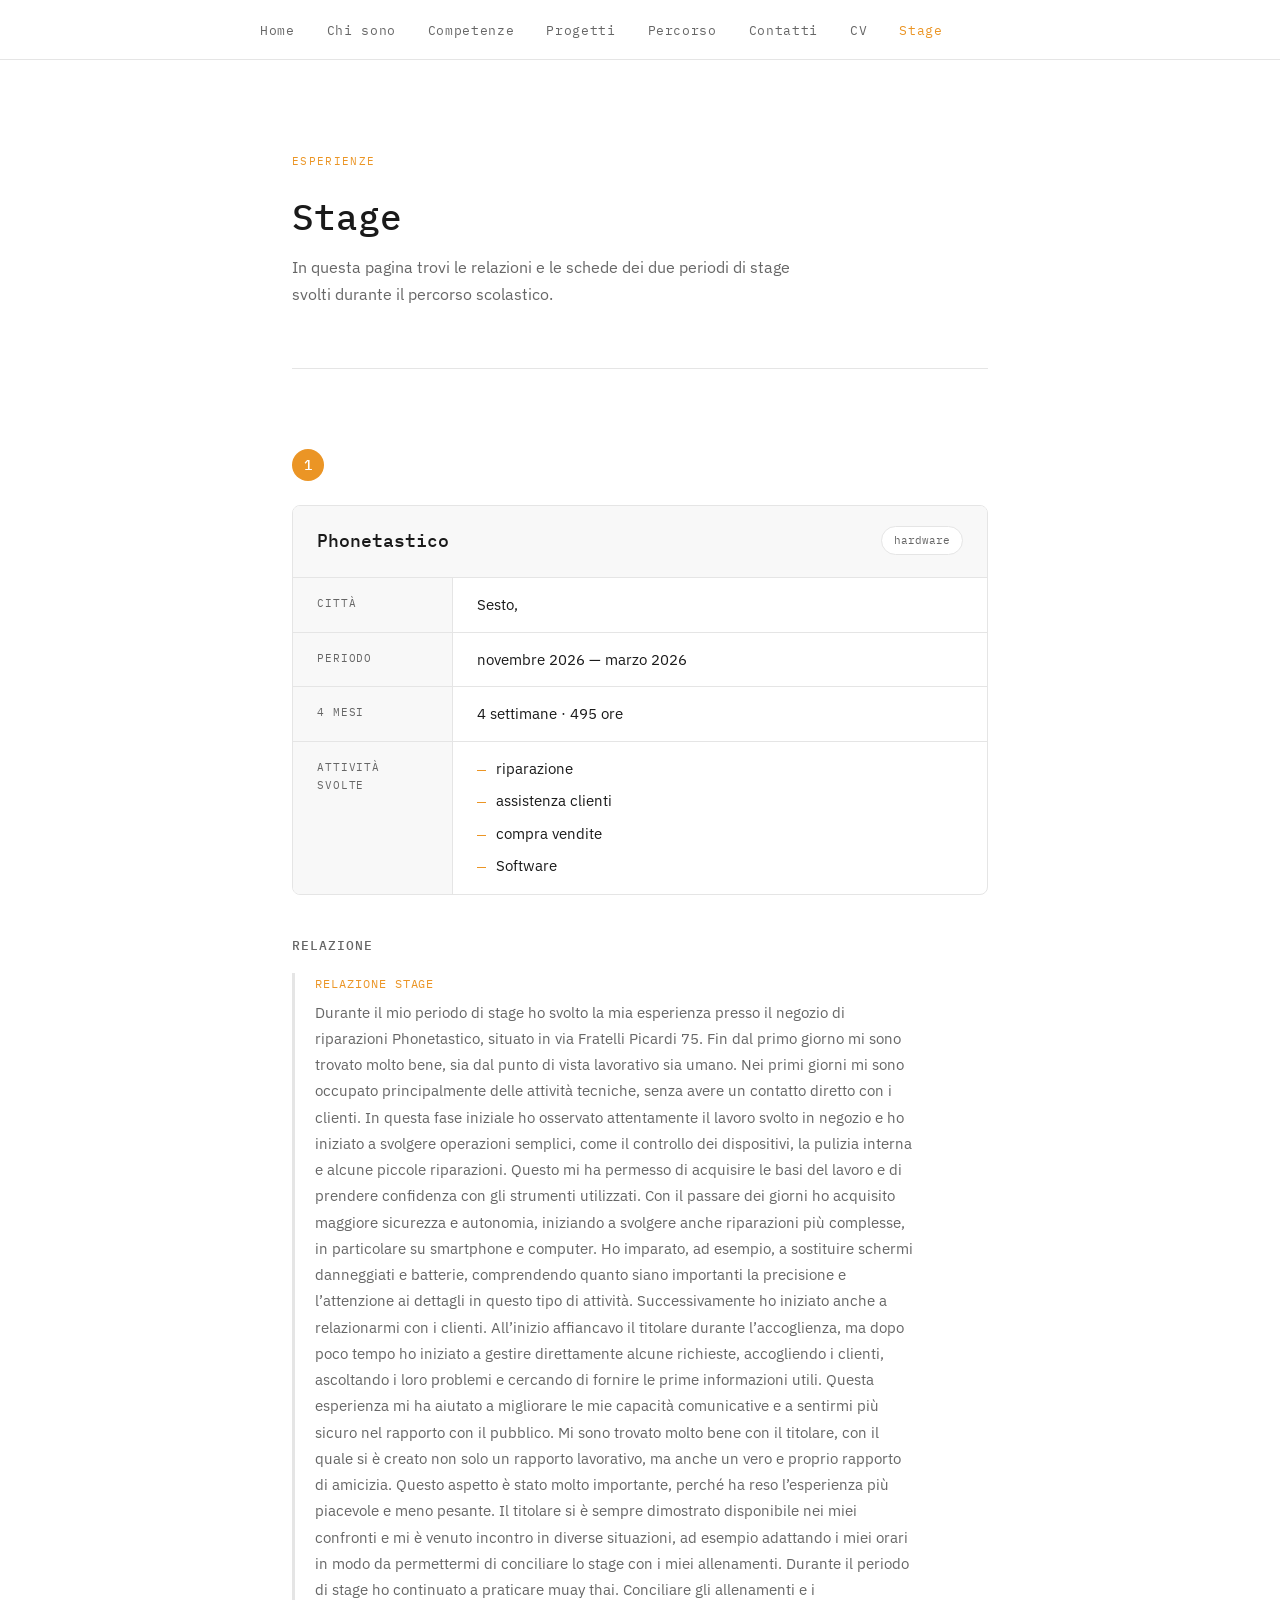
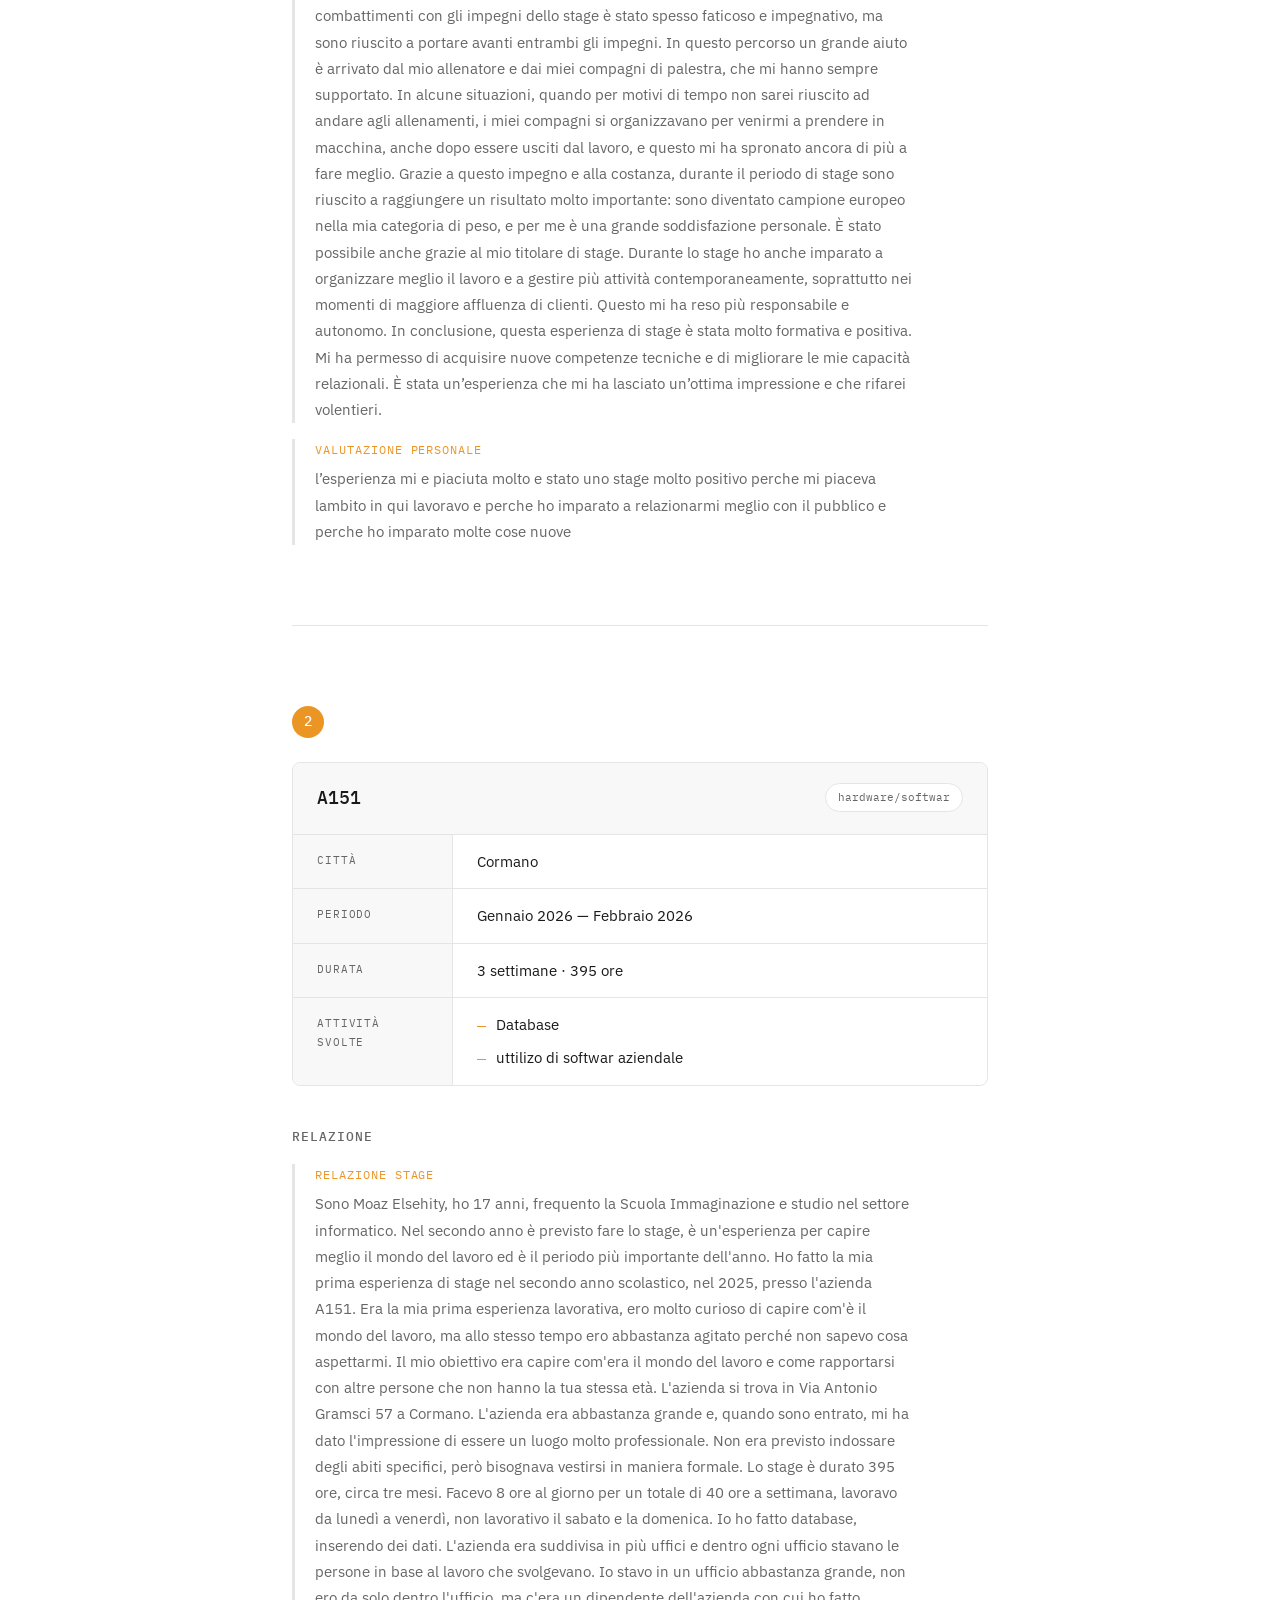
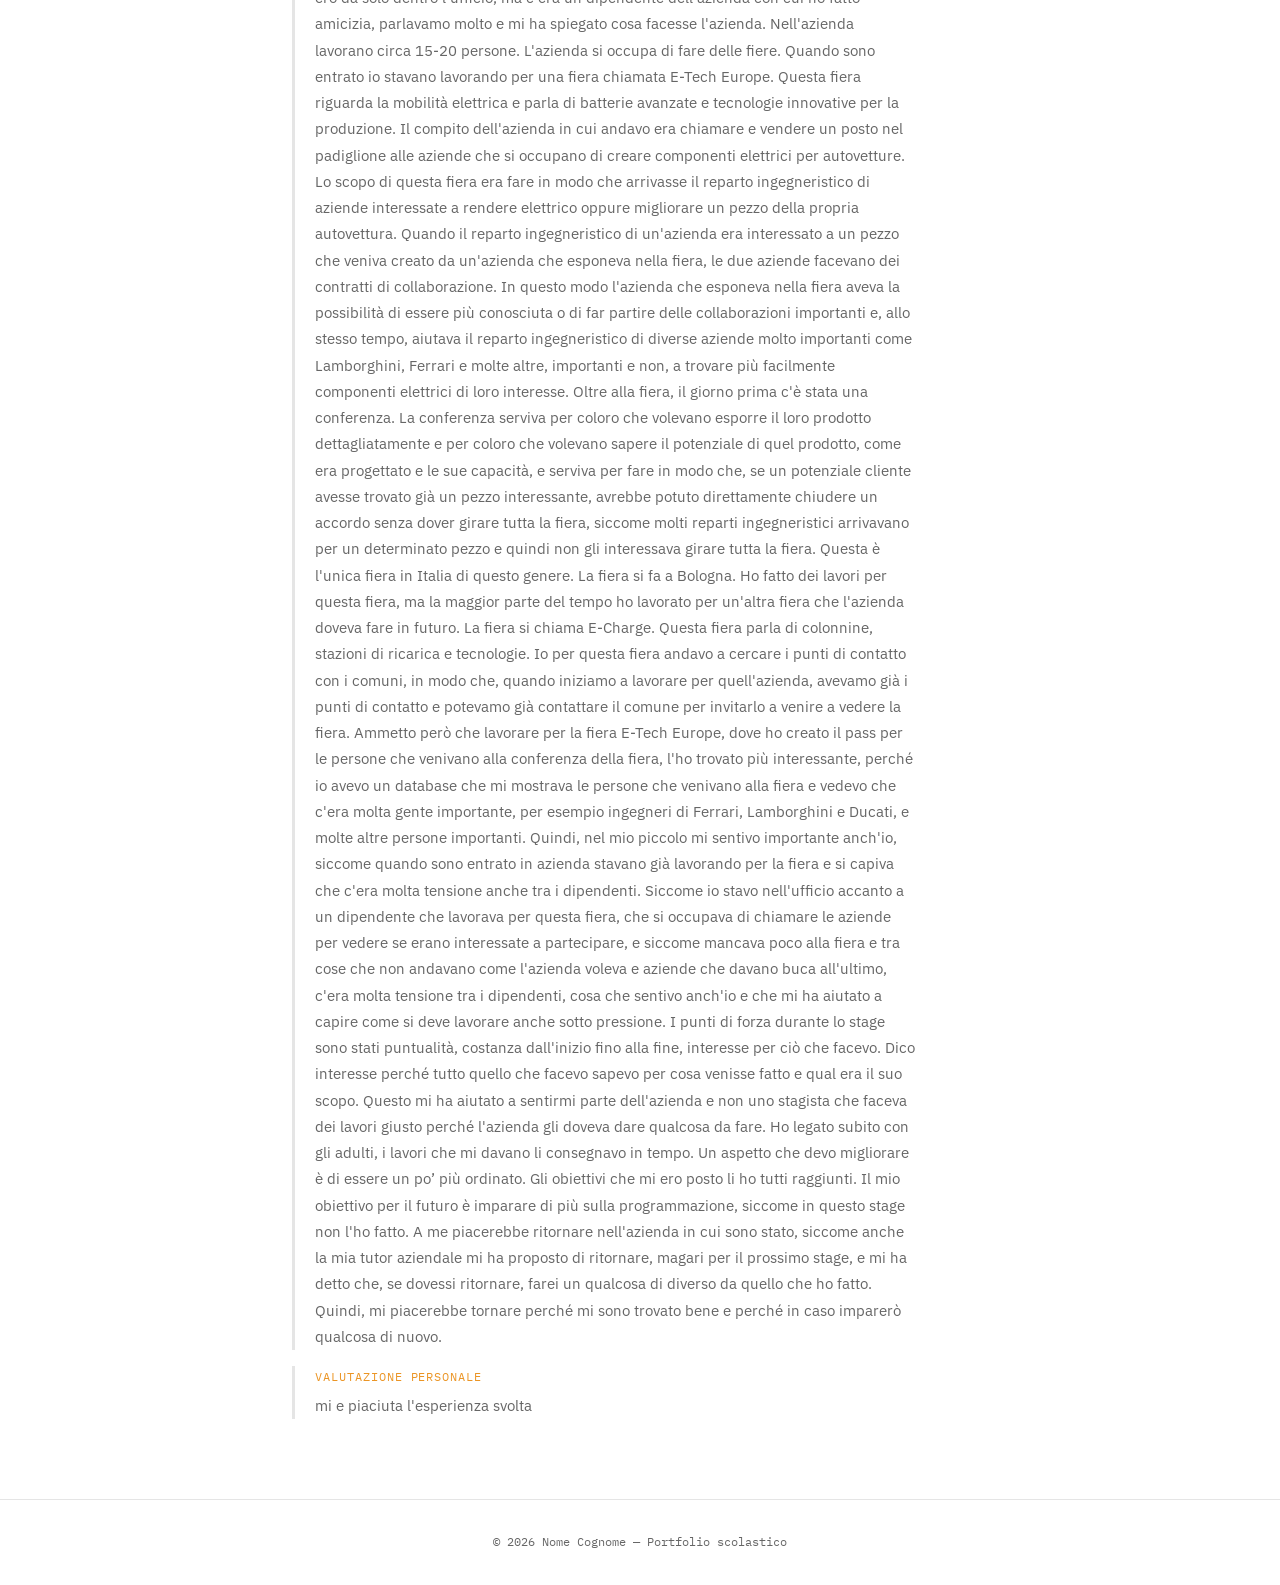
==== stage.html @ 145c5404 "Add files via upload" ====
<!DOCTYPE html>
<html lang="it">
<head>
  <meta charset="UTF-8" />
  <meta name="viewport" content="width=device-width, initial-scale=1.0"/>

  <!-- ✏️ MODIFICA: cambia il titolo con il tuo nome -->
  <title>Moaz Elsehity — Stage</title>

  <link rel="preconnect" href="https://fonts.googleapis.com">
  <link href="https://fonts.googleapis.com/css2?family=IBM+Plex+Sans:wght@300;400;500&family=IBM+Plex+Mono:wght@400;500&display=swap" rel="stylesheet">
  <link rel="stylesheet" href="style.css">
</head>

<body class="pagina-stage">

  <!-- NAVIGAZIONE -->
  <nav>
    <ul>
      <!-- ✏️ MODIFICA: stessi link del tuo portfolio -->
      <li><a href="./index.html">Home</a></li>
      <li><a href="index.html#chi-sono">Chi sono</a></li>
      <li><a href="./index.html#competenze">Competenze</a></li>
      <li><a href="./index.html#progetti">Progetti</a></li>
      <li><a href="./index.html#percorso">Percorso</a></li>
      <li><a href="./index.html#contatti">Contatti</a></li>
      <li><a href="./index.html#cv">CV</a></li>
      <li><a href="./stage.html" class="attivo">Stage</a></li>
    </ul>
  </nav>

  <main>

    <!-- INTESTAZIONE -->
    <section id="intro">
      <p class="etichetta">Esperienze</p>
      <h1>Stage</h1>
      <p>
        In questa pagina trovi le relazioni e le schede dei due periodi
        di stage svolti durante il percorso scolastico.
      </p>
    </section>


    <!-- ==========================================
         STAGE 1
         ========================================== -->
    <section id="stage-1">

      <div class="numero-stage">1</div>

      <!-- SCHEDA AZIENDA -->
      <div class="scheda-azienda">

        <div class="scheda-header">
          <!-- ✏️ MODIFICA: nome azienda e settore -->
          <h2>Phonetastico</h2>
          <span class="settore-badge">hardware</span>
        </div>

        <div class="scheda-corpo">

          <div class="scheda-riga">
            <span class="scheda-label">Città</span>
            <!-- ✏️ MODIFICA -->
            <span class="scheda-valore">Sesto, </span>
          </div>

          <div class="scheda-riga">
            <span class="scheda-label">Periodo</span>
            <!-- ✏️ MODIFICA: quando hai fatto lo stage -->
            <span class="scheda-valore">novembre 2026 — marzo 2026</span>
          </div>

          <div class="scheda-riga">
            <span class="scheda-label">4 mesi</span>
            <!-- ✏️ MODIFICA -->
            <span class="scheda-valore">4 settimane · 495 ore</span>
          </div>

          <div class="scheda-riga">
            <span class="scheda-label">Attività svolte</span>
            <!-- ✏️ MODIFICA: aggiungi / rimuovi voci -->
            <ul class="attivita-lista">
              <li>riparazione </li>
              <li>assistenza clienti </li>
              <li>compra vendite  </li>
              <li> Software</li>
            </ul>
          </div>

        </div>
      </div>

      <!-- RELAZIONE -->
      <div class="relazione-contenitore">
        <h3>Relazione</h3>

        <div class="relazione-testo">

          <!-- ✏️ Ogni blocco è un paragrafo della relazione.
               Puoi cambiare i titoli e scrivere il tuo testo dentro i tag <p>.
               Puoi aggiungere altri paragrafi copiando il blocco sotto. -->

          <div class="relazione-paragrafo">
            <p class="para-titolo">relazione stage </p>
            <p>
             Durante il mio periodo di stage ho svolto la mia esperienza presso il negozio di riparazioni Phonetastico, situato in via Fratelli Picardi 75. Fin dal primo giorno mi sono trovato molto bene, sia dal punto di vista lavorativo sia umano. 
Nei primi giorni mi sono occupato principalmente delle attività tecniche, senza avere un contatto diretto con i clienti. In questa fase iniziale ho osservato attentamente il lavoro svolto in negozio e ho iniziato a svolgere operazioni semplici, come il controllo dei dispositivi, la pulizia interna e alcune piccole riparazioni. Questo mi ha permesso di acquisire le basi del lavoro e di prendere confidenza con gli strumenti utilizzati.
Con il passare dei giorni ho acquisito maggiore sicurezza e autonomia, iniziando a svolgere anche riparazioni più complesse, in particolare su smartphone e computer. Ho imparato, ad esempio, a sostituire schermi danneggiati e batterie, comprendendo quanto siano importanti la precisione e l’attenzione ai dettagli in questo tipo di attività.
Successivamente ho iniziato anche a relazionarmi con i clienti. All’inizio affiancavo il titolare durante l’accoglienza, ma dopo poco tempo ho iniziato a gestire direttamente alcune richieste, accogliendo i clienti, ascoltando i loro problemi e cercando di fornire le prime informazioni utili. Questa esperienza mi ha aiutato a migliorare le mie capacità comunicative e a sentirmi più sicuro nel rapporto con il pubblico.
Mi sono trovato molto bene con il titolare, con il quale si è creato non solo un rapporto lavorativo, ma anche un vero e proprio rapporto di amicizia. Questo aspetto è stato molto importante, perché ha reso l’esperienza più piacevole e meno pesante. Il titolare si è sempre dimostrato disponibile nei miei confronti e mi è venuto incontro in diverse situazioni, ad esempio adattando i miei orari in modo da permettermi di conciliare lo stage con i miei allenamenti.
Durante il periodo di stage ho continuato a praticare muay thai. Conciliare gli allenamenti e i combattimenti con gli impegni dello stage è stato spesso faticoso e impegnativo, ma sono riuscito a portare avanti entrambi gli impegni. In questo percorso un grande aiuto è arrivato dal mio allenatore e dai miei compagni di palestra, che mi hanno sempre supportato. In alcune situazioni, quando per motivi di tempo non sarei riuscito ad andare agli allenamenti, i miei compagni si organizzavano per venirmi a prendere in macchina, anche dopo essere usciti dal lavoro, e questo mi ha spronato ancora di più a fare meglio.
Grazie a questo impegno e alla costanza, durante il periodo di stage sono riuscito a raggiungere un risultato molto importante: sono diventato campione europeo nella mia categoria di peso, e per me è una grande soddisfazione personale. È stato possibile anche grazie al mio titolare di stage.
Durante lo stage ho anche imparato a organizzare meglio il lavoro e a gestire più attività contemporaneamente, soprattutto nei momenti di maggiore affluenza di clienti. Questo mi ha reso più responsabile e autonomo.
In conclusione, questa esperienza di stage è stata molto formativa e positiva. Mi ha permesso di acquisire nuove competenze tecniche e di migliorare le mie capacità relazionali. È stata un’esperienza che mi ha lasciato un’ottima impressione e che rifarei volentieri.

            </p>
          </div>

        

          <div class="relazione-paragrafo">
            <p class="para-titolo">Valutazione personale</p>
            <p>
              l’esperienza mi e piaciuta molto e stato uno stage molto positivo perche mi piaceva lambito in qui lavoravo e perche ho imparato a relazionarmi meglio con il pubblico e perche ho imparato molte cose nuove  
            </p>
          </div>

        </div>
      </div>

    </section>


    <!-- ==========================================
         STAGE 2
         ========================================== -->
    <section id="stage-2">

      <div class="numero-stage">2</div>

      <!-- SCHEDA AZIENDA -->
      <div class="scheda-azienda">

        <div class="scheda-header">
          <!-- ✏️ MODIFICA: nome azienda e settore -->
          <h2>A151 </h2>
          <span class="settore-badge">hardware/softwar</span>
        </div>

        <div class="scheda-corpo">

          <div class="scheda-riga">
            <span class="scheda-label">Città</span>
            <span class="scheda-valore">Cormano</span>
          </div>

          <div class="scheda-riga">
            <span class="scheda-label">Periodo</span>
            <span class="scheda-valore">Gennaio 2026 — Febbraio 2026</span>
          </div>

          <div class="scheda-riga">
            <span class="scheda-label">Durata</span>
            <span class="scheda-valore">3 settimane · 395 ore</span>
          </div>

          <div class="scheda-riga">
            <span class="scheda-label">Attività svolte</span>
            <ul class="attivita-lista">
              <li>Database</li>
              <li>uttilizo di softwar aziendale</li>
      
            </ul>
          </div>

        </div>
      </div>

      <!-- RELAZIONE -->
      <div class="relazione-contenitore">
        <h3>Relazione</h3>

        <div class="relazione-testo">

          <div class="relazione-paragrafo">
            <p class="para-titolo">relazione stage </p>
            <p>
              Sono Moaz Elsehity, ho 17 anni, frequento la Scuola Immaginazione e studio nel settore informatico.  Nel secondo anno è previsto fare lo stage,  è un'esperienza per capire meglio il mondo del lavoro ed è il periodo più importante dell'anno.
Ho fatto la mia prima esperienza di stage nel secondo anno scolastico, nel 2025, presso l'azienda A151. Era la mia prima esperienza lavorativa, ero molto curioso di capire com'è il mondo del lavoro, ma allo stesso tempo ero abbastanza agitato perché non sapevo cosa aspettarmi. Il mio obiettivo era capire com'era il mondo del lavoro e come rapportarsi con altre persone che non hanno la tua stessa età. 
L'azienda si trova in Via Antonio Gramsci 57 a Cormano. L'azienda era abbastanza grande e, quando sono entrato, mi ha dato l'impressione di essere un luogo molto professionale. Non era previsto indossare degli abiti specifici, però bisognava vestirsi in maniera formale.

Lo stage è durato 395 ore, circa tre mesi. Facevo 8 ore al giorno per un totale di 40 ore a settimana, lavoravo da lunedì a venerdì, non lavorativo il sabato e la domenica. Io ho fatto database, inserendo dei dati.
L'azienda era suddivisa in più uffici e dentro ogni ufficio stavano le persone in base al lavoro che svolgevano. Io stavo in un ufficio abbastanza grande, non ero da solo dentro l'ufficio, ma c'era un dipendente dell'azienda con cui ho fatto amicizia, parlavamo molto e mi ha spiegato cosa facesse l'azienda. Nell'azienda lavorano circa 15-20 persone. L'azienda si occupa di fare delle fiere. Quando sono entrato io  stavano lavorando per una fiera chiamata E-Tech Europe. Questa fiera  riguarda la mobilità elettrica e parla di batterie avanzate e tecnologie innovative per la produzione.

Il compito dell'azienda in cui andavo era chiamare e vendere un posto nel padiglione alle aziende che si occupano di creare componenti elettrici per autovetture. Lo scopo di questa fiera era fare in modo che arrivasse il reparto ingegneristico di aziende interessate a rendere elettrico oppure migliorare un pezzo della propria autovettura. Quando il reparto ingegneristico di un'azienda era interessato a un pezzo che veniva creato da un'azienda che esponeva nella fiera, le due aziende facevano dei contratti di collaborazione. In questo modo l'azienda che esponeva nella fiera aveva la possibilità di essere più conosciuta o di far partire delle collaborazioni importanti e, allo stesso tempo, aiutava il reparto ingegneristico di diverse aziende molto importanti come Lamborghini, Ferrari e molte altre, importanti e non, a trovare più facilmente componenti elettrici di loro interesse.

Oltre alla fiera, il giorno prima c'è stata una conferenza. La conferenza serviva per coloro che volevano esporre il loro prodotto dettagliatamente e per coloro che volevano sapere il potenziale di quel prodotto, come era progettato e le sue capacità, e serviva per fare in modo che, se un potenziale cliente avesse trovato già un pezzo interessante, avrebbe potuto direttamente chiudere un accordo senza dover girare tutta la fiera, siccome molti reparti ingegneristici arrivavano per un determinato pezzo e quindi non gli interessava girare tutta la fiera. Questa è l'unica fiera in Italia di questo genere. La fiera si fa a Bologna.

Ho fatto dei lavori per questa fiera, ma la maggior parte del tempo ho lavorato per un'altra fiera che l'azienda doveva fare in futuro. La fiera si chiama E-Charge. Questa fiera parla di colonnine, stazioni di ricarica e tecnologie. Io per questa fiera andavo a cercare i punti di contatto con i comuni, in modo che, quando iniziamo a lavorare per quell'azienda, avevamo già i punti di contatto e potevamo già contattare il comune per invitarlo a venire a vedere la fiera.

Ammetto però che lavorare per la fiera E-Tech Europe, dove ho creato il pass per le persone che venivano alla conferenza della fiera, l'ho trovato più interessante, perché io avevo un database che mi mostrava le persone che venivano alla fiera e vedevo che c'era molta gente importante, per esempio ingegneri di Ferrari, Lamborghini e Ducati, e molte altre persone importanti. Quindi, nel mio piccolo mi sentivo importante anch'io, siccome quando sono entrato in azienda stavano già lavorando per la fiera e si capiva che c'era molta tensione anche tra i dipendenti. Siccome io stavo nell'ufficio accanto a un dipendente che lavorava per questa fiera, che si occupava di chiamare le aziende per vedere se erano interessate a partecipare, e siccome mancava poco alla fiera e tra cose che non andavano come l'azienda voleva e aziende che davano buca all'ultimo, c'era molta tensione tra i dipendenti, cosa che sentivo anch'io e che mi ha aiutato a capire come si deve lavorare anche sotto pressione.

I punti di forza durante lo stage sono stati puntualità, costanza dall'inizio fino alla fine, interesse per ciò che facevo. Dico interesse perché tutto quello che facevo sapevo per cosa venisse fatto e qual era il suo scopo. Questo mi ha aiutato a sentirmi parte dell'azienda e non uno stagista che faceva dei lavori giusto perché l'azienda gli doveva dare qualcosa da fare. Ho legato subito con gli adulti, i lavori che mi davano li consegnavo in tempo. Un aspetto che devo migliorare è di essere un po’ più ordinato. Gli obiettivi che mi ero posto li ho tutti raggiunti.

Il mio obiettivo per il futuro è imparare di più sulla programmazione, siccome in questo stage non l'ho fatto. A me piacerebbe ritornare nell'azienda in cui sono stato, siccome anche la mia tutor aziendale mi ha proposto di ritornare, magari per il prossimo stage, e mi ha detto che, se dovessi ritornare, farei un qualcosa di diverso da quello che ho fatto. Quindi, mi piacerebbe tornare perché mi sono trovato bene e perché in caso imparerò qualcosa di nuovo.


            </p>
          </div>

          <div class="relazione-paragrafo">
            <p class="para-titolo">Valutazione personale</p>
            <p>
             mi e piaciuta l'esperienza svolta 
            </p>
          </div>

        </div>
      </div>

    </section>

  </main>

  <footer>
    <!-- ✏️ MODIFICA: il tuo nome -->
    © 2026 Nome Cognome — Portfolio scolastico
  </footer>

</body>
</html>
---- style.css ----
/* =============================================
   VARIABILI — modifica qui i colori del sito
   Cambiarle qui le cambia su TUTTE le pagine
   ============================================= */
:root {
  --colore-sfondo:     #ffffff;
  --colore-testo:      #1a1a1a;
  --colore-testo-muto: #666666;
  --colore-accento:    #eb9525;   /* ✏️ cambia questo colore con il tuo preferito */
  --colore-bordo:      #e5e5e5;
  --colore-card:       #f8f8f8;

  --font-titoli: 'IBM Plex Mono', monospace;
  --font-testo:  'IBM Plex Sans', sans-serif;

  --larghezza-max: 760px;
  --raggio:        8px;
}

/* =============================================
   RESET E BASE
   ============================================= */
*, *::before, *::after {
  box-sizing: border-box;
  margin: 0;
  padding: 0;
}

html {
  scroll-behavior: smooth;
}

body {
  background-color: var(--colore-sfondo);
  color: var(--colore-testo);
  font-family: var(--font-testo);
  font-size: 16px;
  line-height: 1.7;
}

/* =============================================
   NAVIGAZIONE
   ============================================= */
nav {
  position: sticky;
  top: 0;
  background-color: var(--colore-sfondo);
  border-bottom: 1px solid var(--colore-bordo);
  z-index: 100;
  padding: 0 32px;
}

nav ul {
  list-style: none;
  display: flex;
  gap: 32px;
  max-width: var(--larghezza-max);
  margin: 0 auto;
  padding: 16px 0;
}

nav a {
  text-decoration: none;
  color: var(--colore-testo-muto);
  font-size: 13px;
  font-family: var(--font-titoli);
  letter-spacing: 0.05em;
  transition: color 0.2s;
}

nav a:hover,
nav a.attivo {
  color: var(--colore-accento);
}

/* =============================================
   LAYOUT PRINCIPALE
   ============================================= */
main {
  max-width: var(--larghezza-max);
  margin: 0 auto;
  padding: 0 32px;
}

section {
  padding: 80px 0;
  border-bottom: 1px solid var(--colore-bordo);
}

section:last-child {
  border-bottom: none;
}

/* =============================================
   TIPOGRAFIA
   ============================================= */
.etichetta {
  font-family: var(--font-titoli);
  font-size: 11px;
  letter-spacing: 0.12em;
  text-transform: uppercase;
  color: var(--colore-accento);
  margin-bottom: 24px;
}

h1 {
  font-family: var(--font-titoli);
  font-size: clamp(28px, 5vw, 42px);
  font-weight: 500;
  line-height: 1.2;
  margin-bottom: 16px;
}

/* h1 nella pagina stage è leggermente più piccolo */
.pagina-stage h1 {
  font-size: clamp(24px, 4vw, 36px);
}

h2 {
  font-family: var(--font-titoli);
  font-size: 22px;
  font-weight: 500;
  margin-bottom: 8px;
}

h3 {
  font-family: var(--font-titoli);
  font-size: 15px;
  font-weight: 500;
  margin-bottom: 6px;
}

p {
  color: var(--colore-testo-muto);
  max-width: 600px;
}

a {
  color: var(--colore-accento);
}

/* =============================================
   SEZIONE HERO (intestazione — solo index)
   ============================================= */
#hero {
  padding: 100px 0 80px;
}

#hero .sottotitolo {
  font-size: 18px;
  color: var(--colore-testo-muto);
  margin-bottom: 32px;
  max-width: 520px;
}

.tag-list {
  display: flex;
  flex-wrap: wrap;
  gap: 8px;
  margin-top: 24px;
}

.tag {
  font-family: var(--font-titoli);
  font-size: 12px;
  padding: 4px 12px;
  border: 1px solid var(--colore-bordo);
  border-radius: 100px;
  color: var(--colore-testo-muto);
}

/* =============================================
   SEZIONE CHI SONO — griglia 2 colonne
   ============================================= */
.griglia-2col {
  display: grid;
  grid-template-columns: 1fr 1fr;
  gap: 40px;
  margin-top: 32px;
}

.info-riga {
  display: flex;
  flex-direction: column;
  gap: 4px;
  padding: 16px 0;
  border-bottom: 1px solid var(--colore-bordo);
}

.info-riga span:first-child {
  font-family: var(--font-titoli);
  font-size: 11px;
  text-transform: uppercase;
  letter-spacing: 0.08em;
  color: var(--colore-testo-muto);
}

.info-riga span:last-child {
  font-size: 15px;
  color: var(--colore-testo);
}

/* =============================================
   SEZIONE COMPETENZE
   ============================================= */
.competenze-griglia {
  display: grid;
  grid-template-columns: repeat(auto-fill, minmax(200px, 1fr));
  gap: 16px;
  margin-top: 32px;
}

.competenza-card {
  background: var(--colore-card);
  border: 1px solid var(--colore-bordo);
  border-radius: var(--raggio);
  padding: 20px;
}

.competenza-card h3 {
  font-size: 13px;
  margin-bottom: 12px;
  color: var(--colore-testo);
}

.barra-contenitore {
  background: var(--colore-bordo);
  border-radius: 4px;
  height: 4px;
  overflow: hidden;
}

.barra {
  height: 100%;
  background: var(--colore-accento);
  border-radius: 4px;
}

.livello-label {
  font-family: var(--font-titoli);
  font-size: 10px;
  color: var(--colore-testo-muto);
  margin-top: 6px;
}

/* =============================================
   SEZIONE PROGETTI
   ============================================= */
.progetti-lista {
  display: flex;
  flex-direction: column;
  gap: 24px;
  margin-top: 32px;
}

.progetto-card {
  border: 1px solid var(--colore-bordo);
  border-radius: var(--raggio);
  overflow: hidden;
  transition: border-color 0.2s;
}

.progetto-card:hover {
  border-color: var(--colore-accento);
}

.progetto-immagine {
  width: 100%;
  height: 180px;
  background: var(--colore-card);
  display: flex;
  align-items: center;
  justify-content: center;
  font-family: var(--font-titoli);
  font-size: 12px;
  color: var(--colore-testo-muto);
  /* ✏️ puoi sostituire il colore di sfondo con un'immagine:
     background: url('immagine-progetto.jpg') center/cover; */
}

.progetto-corpo {
  padding: 24px;
}

.progetto-meta {
  display: flex;
  gap: 12px;
  margin-top: 12px;
  flex-wrap: wrap;
}

.badge {
  font-family: var(--font-titoli);
  font-size: 11px;
  padding: 3px 10px;
  border-radius: 4px;
  background: var(--colore-card);
  border: 1px solid var(--colore-bordo);
  color: var(--colore-testo-muto);
}

.progetto-link {
  display: inline-block;
  margin-top: 16px;
  font-family: var(--font-titoli);
  font-size: 12px;
  color: var(--colore-accento);
  text-decoration: none;
}

.progetto-link:hover {
  text-decoration: underline;
}

/* =============================================
   SEZIONE PERCORSO — timeline
   ============================================= */
.timeline {
  margin-top: 32px;
  display: flex;
  flex-direction: column;
  gap: 0;
}

.timeline-item {
  display: grid;
  grid-template-columns: 100px 1fr;
  gap: 24px;
  padding-bottom: 32px;
  position: relative;
}

.timeline-item::before {
  content: '';
  position: absolute;
  left: 91px;
  top: 6px;
  bottom: 0;
  width: 1px;
  background: var(--colore-bordo);
}

.timeline-item:last-child::before {
  display: none;
}

.timeline-anno {
  font-family: var(--font-titoli);
  font-size: 12px;
  color: var(--colore-testo-muto);
  padding-top: 2px;
  text-align: right;
}

.timeline-contenuto {
  padding-left: 20px;
  position: relative;
}

.timeline-contenuto::before {
  content: '';
  position: absolute;
  left: -4px;
  top: 7px;
  width: 8px;
  height: 8px;
  border-radius: 50%;
  background: var(--colore-accento);
}

/* =============================================
   SEZIONE CONTATTI
   ============================================= */
.contatti-lista {
  margin-top: 32px;
  display: flex;
  flex-direction: column;
  gap: 16px;
}

.contatto-riga {
  display: flex;
  align-items: center;
  gap: 16px;
  padding: 16px 20px;
  border: 1px solid var(--colore-bordo);
  border-radius: var(--raggio);
  text-decoration: none;
  color: var(--colore-testo);
  transition: border-color 0.2s, background 0.2s;
}

.contatto-riga:hover {
  border-color: var(--colore-accento);
  background: var(--colore-card);
}

.contatto-icona {
  font-family: var(--font-titoli);
  font-size: 12px;
  color: var(--colore-accento);
  min-width: 80px;
}

/* =============================================
   SEZIONE CV
   ============================================= */
.cv-download-bar {
  display: flex;
  align-items: center;
  justify-content: space-between;
  background: var(--colore-card);
  border: 1px solid var(--colore-bordo);
  border-radius: var(--raggio);
  padding: 16px 24px;
  margin-top: 32px;
  margin-bottom: 40px;
  flex-wrap: wrap;
  gap: 12px;
}

.cv-download-bar p {
  font-size: 14px;
  max-width: none;
}

.btn-scarica {
  display: inline-flex;
  align-items: center;
  gap: 8px;
  background: var(--colore-accento);
  color: #fff;
  text-decoration: none;
  font-family: var(--font-titoli);
  font-size: 12px;
  letter-spacing: 0.05em;
  padding: 10px 20px;
  border-radius: var(--raggio);
  transition: opacity 0.2s;
  white-space: nowrap;
}

.btn-scarica:hover {
  opacity: 0.85;
  color: #fff;
}

.cv-blocco {
  margin-bottom: 40px;
}

.cv-blocco-titolo {
  font-family: var(--font-titoli);
  font-size: 11px;
  letter-spacing: 0.12em;
  text-transform: uppercase;
  color: var(--colore-accento);
  border-bottom: 1px solid var(--colore-bordo);
  padding-bottom: 8px;
  margin-bottom: 20px;
}

.cv-riga {
  display: grid;
  grid-template-columns: 110px 1fr;
  gap: 16px 24px;
  padding: 14px 0;
  border-bottom: 1px solid var(--colore-bordo);
  align-items: start;
}

.cv-riga:last-child {
  border-bottom: none;
}

.cv-periodo {
  font-family: var(--font-titoli);
  font-size: 11px;
  color: var(--colore-testo-muto);
  padding-top: 3px;
}

.cv-contenuto h3 {
  font-size: 14px;
  font-weight: 500;
  margin-bottom: 2px;
  color: var(--colore-testo);
}

.cv-contenuto .cv-luogo {
  font-size: 13px;
  color: var(--colore-accento);
  font-family: var(--font-titoli);
  margin-bottom: 4px;
}

.cv-contenuto p {
  font-size: 13px;
  color: var(--colore-testo-muto);
  max-width: none;
  margin: 0;
}

.cv-skill-lista {
  display: flex;
  flex-wrap: wrap;
  gap: 8px;
  padding: 12px 0;
}

.cv-skill {
  font-family: var(--font-titoli);
  font-size: 11px;
  padding: 4px 12px;
  border-radius: 4px;
  background: var(--colore-card);
  border: 1px solid var(--colore-bordo);
  color: var(--colore-testo);
}

/* =============================================
   PAGINA STAGE — componenti specifici
   ============================================= */

/* Intestazione pagina stage */
#intro {
  padding: 80px 0 60px;
}

#intro p {
  margin-top: 12px;
  max-width: 520px;
}

/* Numerazione stage (cerchio colorato) */
.numero-stage {
  display: inline-flex;
  align-items: center;
  justify-content: center;
  width: 32px;
  height: 32px;
  border-radius: 50%;
  background: var(--colore-accento);
  color: #fff;
  font-family: var(--font-titoli);
  font-size: 14px;
  font-weight: 500;
  margin-bottom: 24px;
}

/* Scheda azienda */
.scheda-azienda {
  border: 1px solid var(--colore-bordo);
  border-radius: var(--raggio);
  overflow: hidden;
  margin-bottom: 40px;
}

.scheda-header {
  background: var(--colore-card);
  border-bottom: 1px solid var(--colore-bordo);
  padding: 20px 24px;
  display: flex;
  align-items: flex-start;
  justify-content: space-between;
  gap: 16px;
  flex-wrap: wrap;
}

.scheda-header h2 {
  font-size: 18px;
  margin-bottom: 0;
}

.scheda-header .settore-badge {
  font-family: var(--font-titoli);
  font-size: 11px;
  padding: 4px 12px;
  border: 1px solid var(--colore-bordo);
  border-radius: 100px;
  color: var(--colore-testo-muto);
  background: var(--colore-sfondo);
  white-space: nowrap;
}

.scheda-corpo {
  padding: 0;
}

.scheda-riga {
  display: grid;
  grid-template-columns: 160px 1fr;
  border-bottom: 1px solid var(--colore-bordo);
}

.scheda-riga:last-child {
  border-bottom: none;
}

.scheda-label {
  font-family: var(--font-titoli);
  font-size: 11px;
  text-transform: uppercase;
  letter-spacing: 0.08em;
  color: var(--colore-testo-muto);
  padding: 16px 24px;
  background: var(--colore-card);
  border-right: 1px solid var(--colore-bordo);
  display: flex;
  align-items: flex-start;
}

.scheda-valore {
  padding: 14px 24px;
  font-size: 15px;
  color: var(--colore-testo);
}

/* Lista attività dentro la scheda */
.attivita-lista {
  list-style: none;
  display: flex;
  flex-direction: column;
  gap: 6px;
  padding: 14px 24px;
}

.attivita-lista li {
  font-size: 15px;
  color: var(--colore-testo);
  display: flex;
  gap: 10px;
  align-items: flex-start;
}

.attivita-lista li::before {
  content: '—';
  color: var(--colore-accento);
  font-family: var(--font-titoli);
  flex-shrink: 0;
  margin-top: 1px;
}

/* Relazione */
.relazione-contenitore {
  margin-top: 8px;
}

.relazione-contenitore h3 {
  font-size: 13px;
  font-weight: 500;
  text-transform: uppercase;
  letter-spacing: 0.08em;
  color: var(--colore-testo-muto);
  margin-bottom: 16px;
}

.relazione-testo {
  display: flex;
  flex-direction: column;
  gap: 16px;
}

.relazione-paragrafo {
  border-left: 3px solid var(--colore-bordo);
  padding-left: 20px;
}

.relazione-paragrafo .para-titolo {
  font-family: var(--font-titoli);
  font-size: 12px;
  text-transform: uppercase;
  letter-spacing: 0.08em;
  color: var(--colore-accento);
  margin-bottom: 6px;
}

.relazione-paragrafo p {
  font-size: 15px;
  line-height: 1.75;
  /* ✏️ il testo della relazione va qui */
}

/* =============================================
   FOOTER
   ============================================= */
footer {
  border-top: 1px solid var(--colore-bordo);
  padding: 32px;
  text-align: center;
  font-family: var(--font-titoli);
  font-size: 12px;
  color: var(--colore-testo-muto);
}

/* =============================================
   RESPONSIVE (schermi piccoli)
   ============================================= */
@media (max-width: 600px) {
  main  { padding: 0 20px; }
  nav   { padding: 0 20px; }

  /* index */
  .griglia-2col      { grid-template-columns: 1fr; }
  .timeline-item     { grid-template-columns: 70px 1fr; }
  .cv-riga           { grid-template-columns: 1fr; gap: 4px; }
  .cv-periodo        { padding-top: 0; }
  .cv-download-bar   { flex-direction: column; align-items: flex-start; }

  /* stage */
  .scheda-riga       { grid-template-columns: 1fr; }
  .scheda-label      { border-right: none; border-bottom: 1px solid var(--colore-bordo); }
  .scheda-header     { flex-direction: column; gap: 8px; }
}
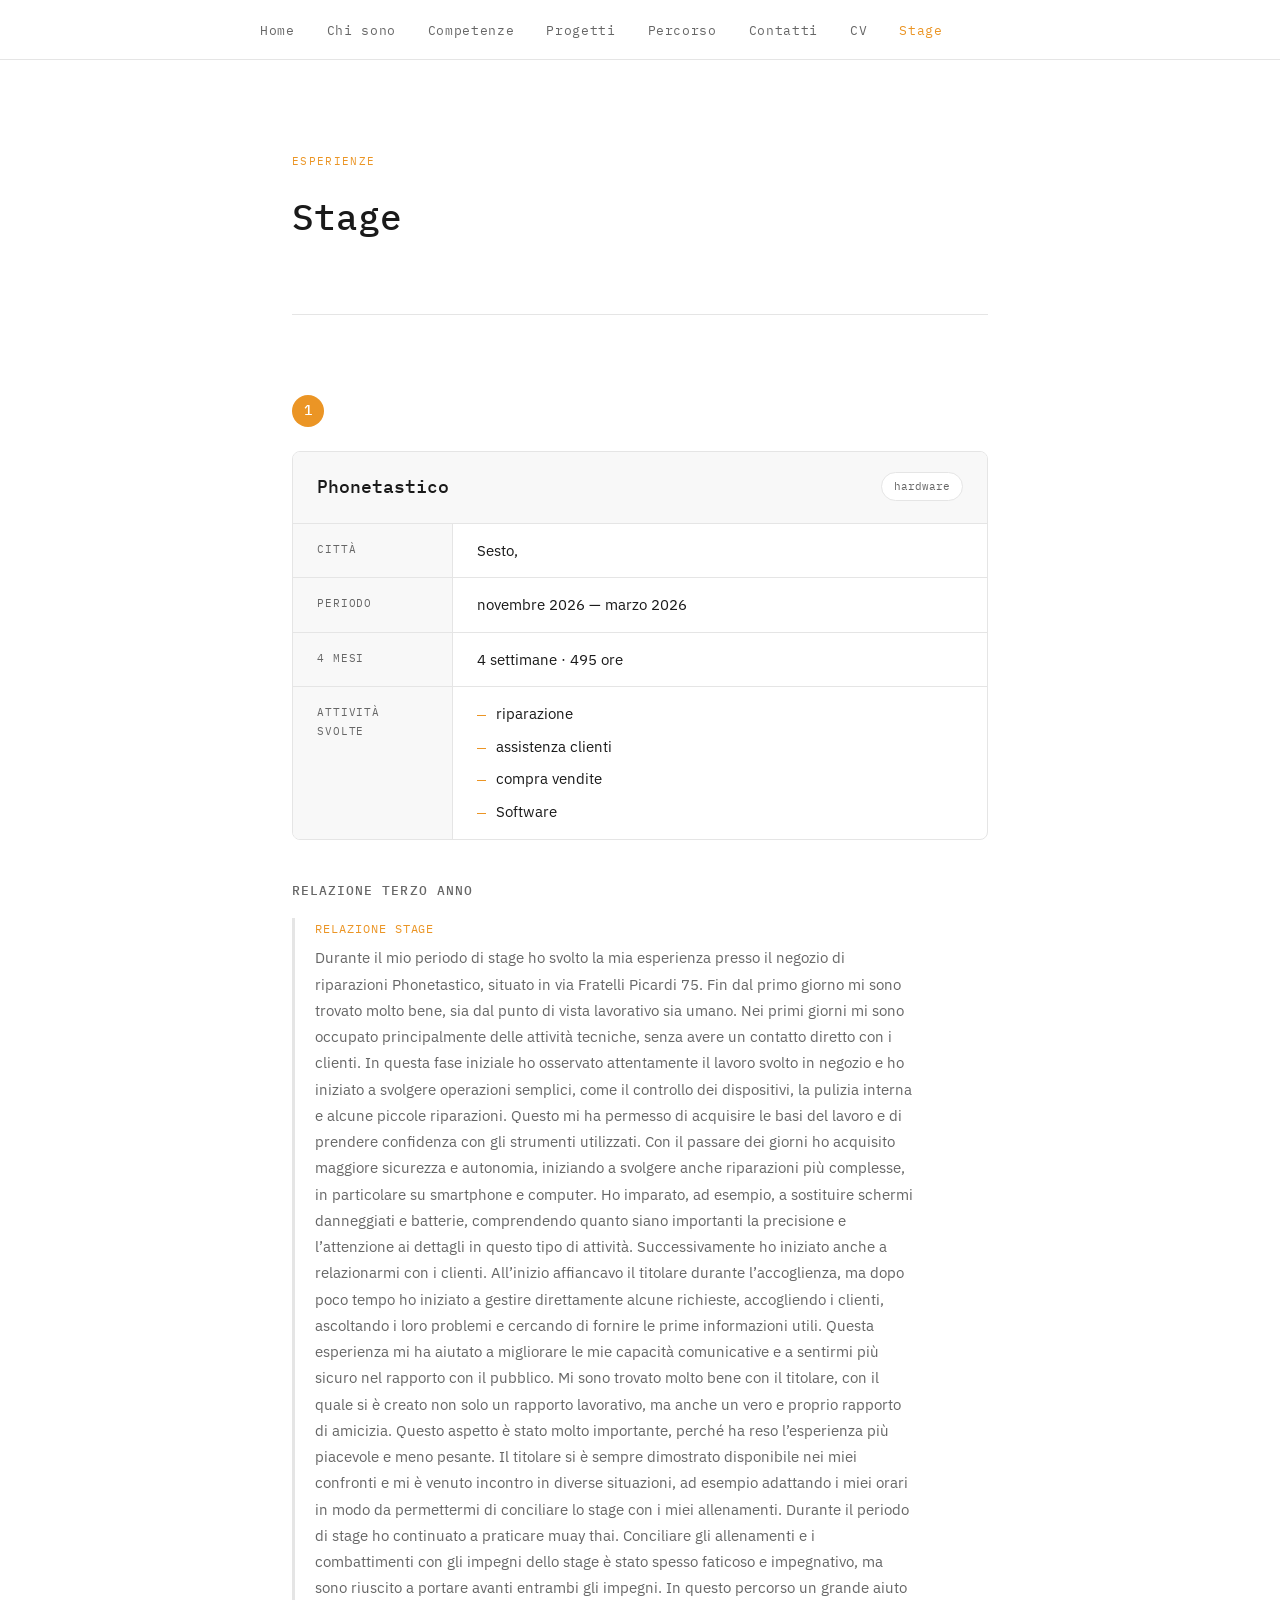
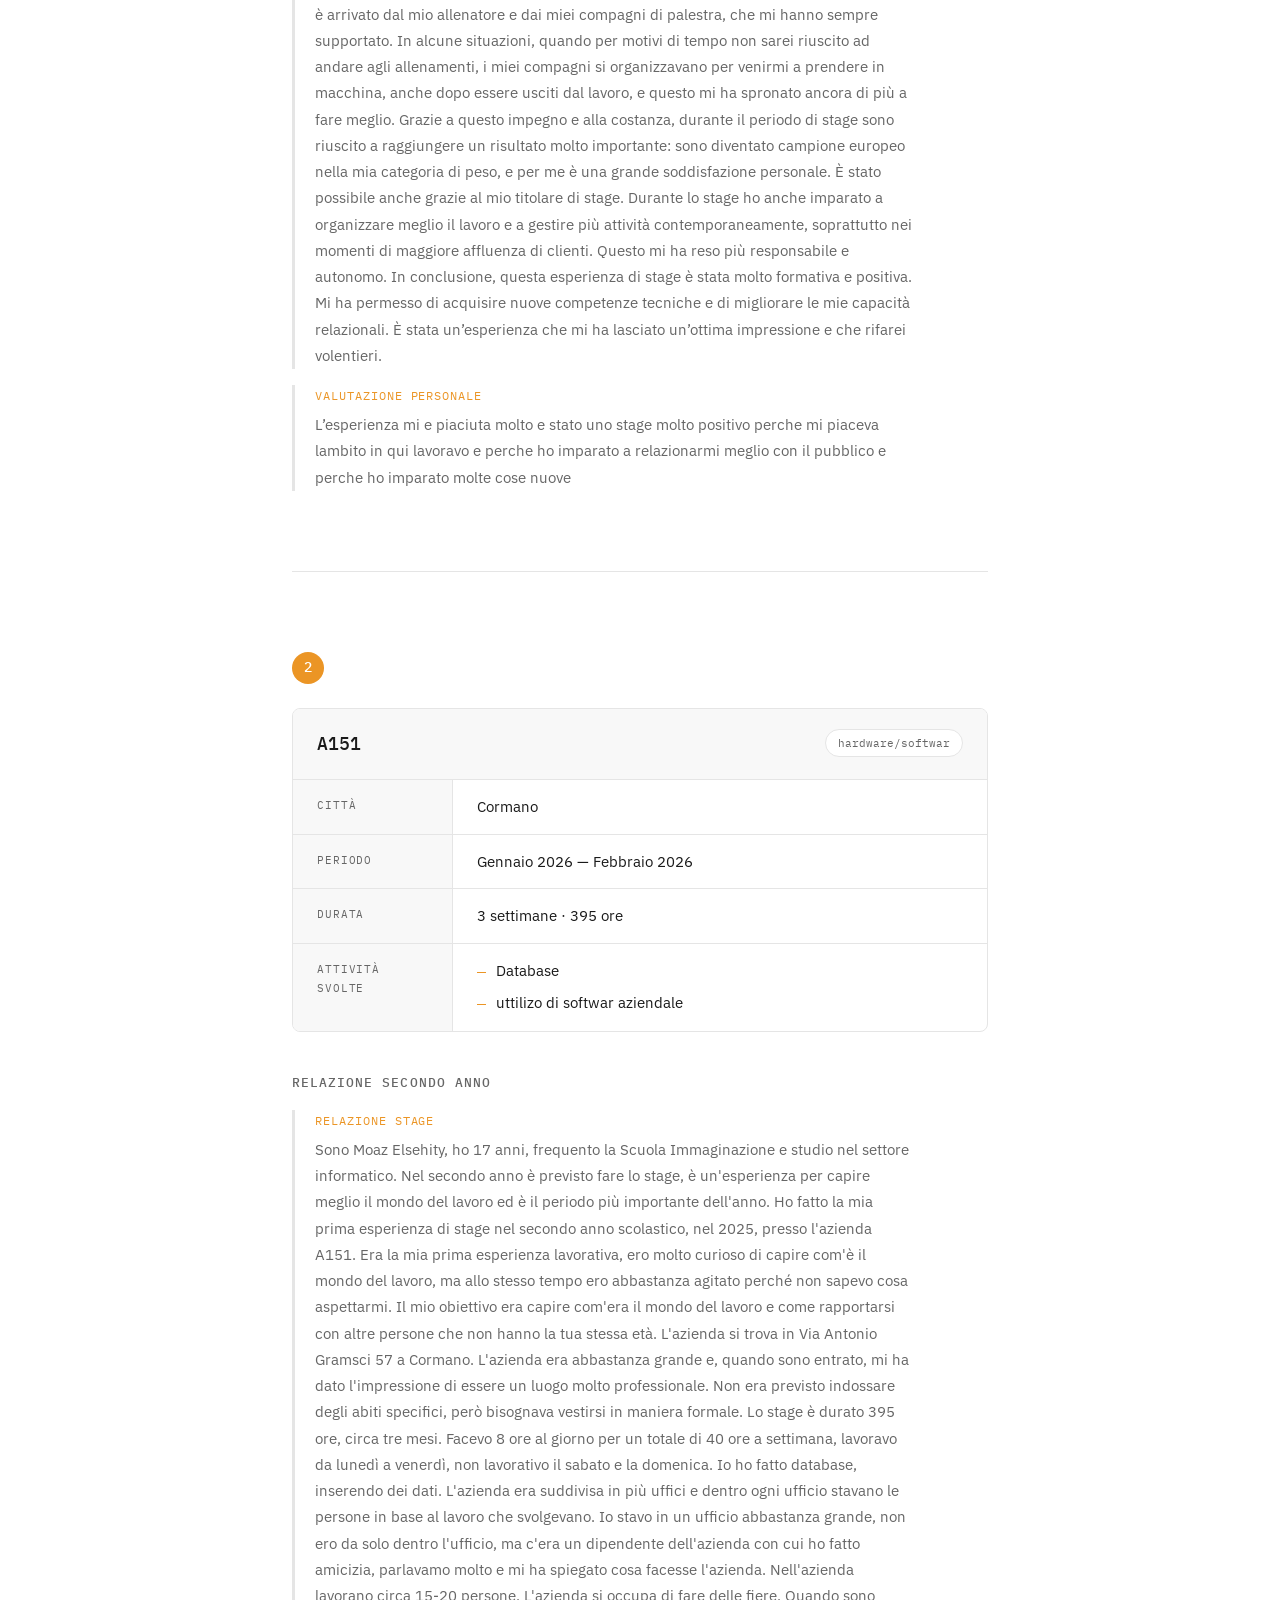
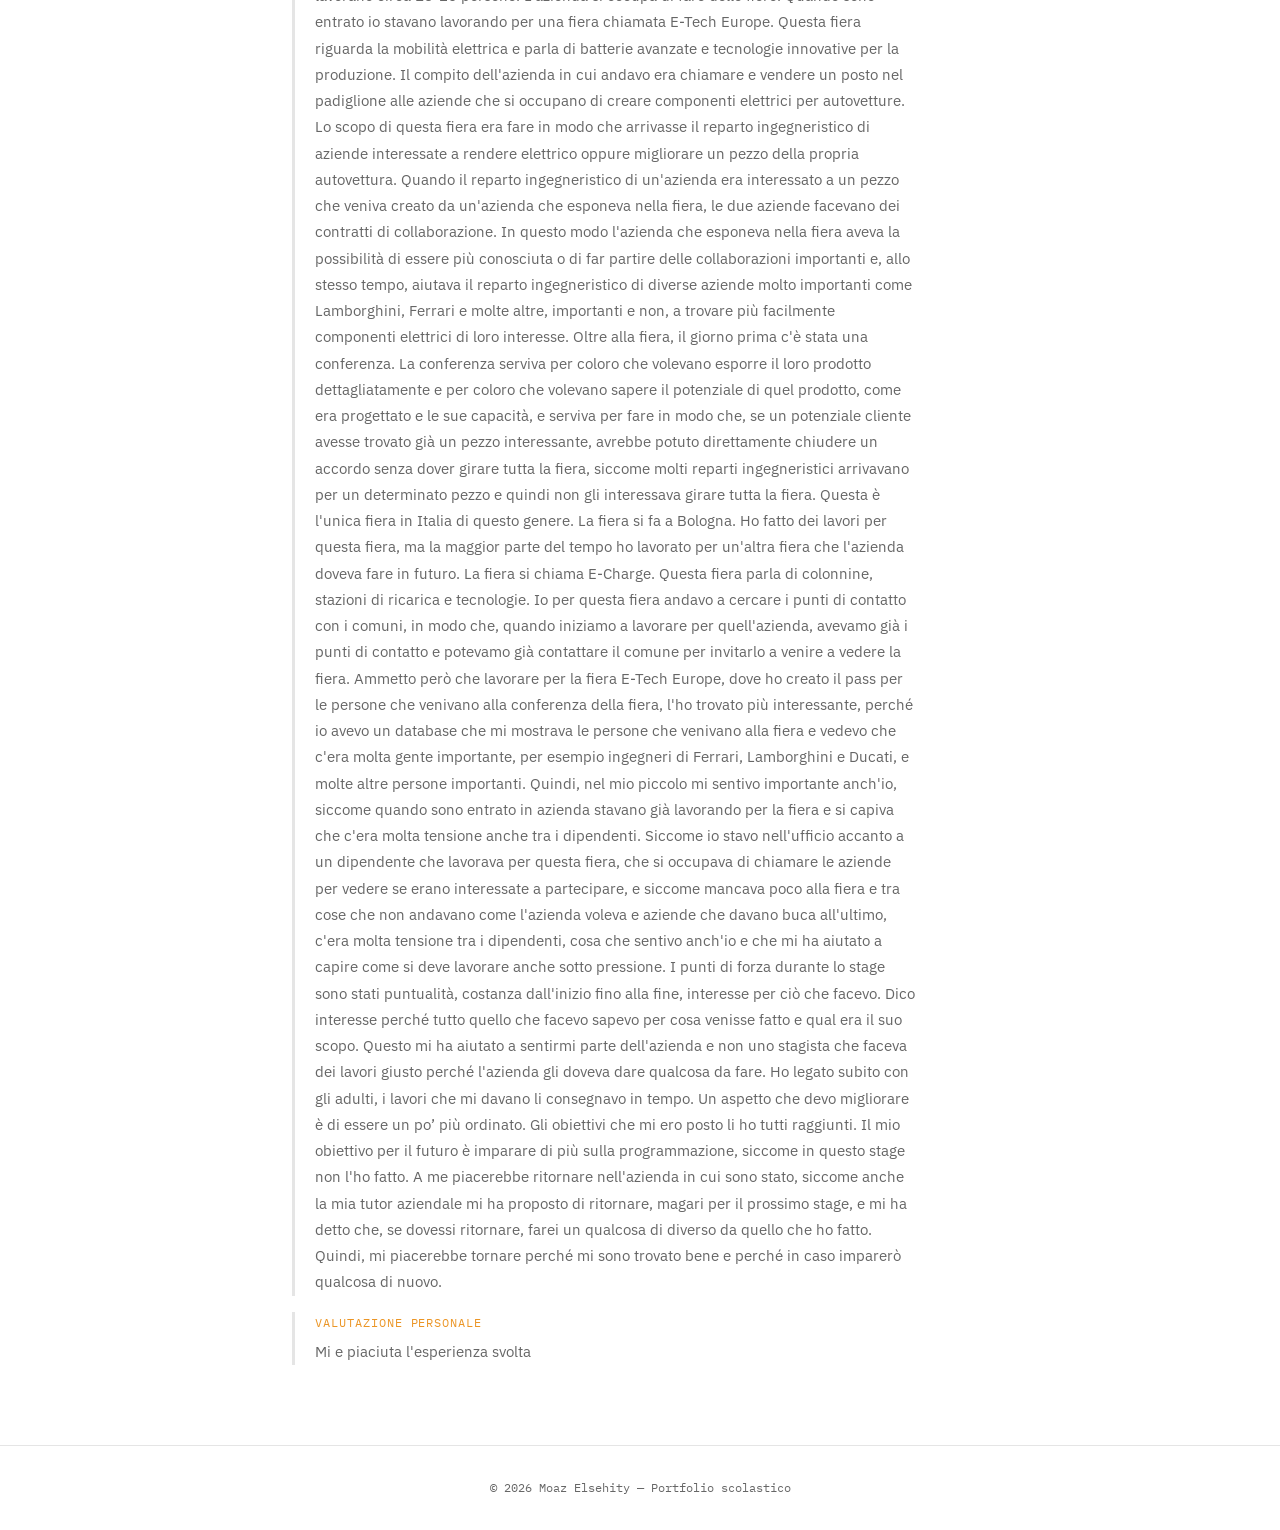
==== commit 199631af: "ikoji" ====
--- a/stage.html
+++ b/stage.html
@@ -36,8 +36,7 @@
       <p class="etichetta">Esperienze</p>
       <h1>Stage</h1>
       <p>
-        In questa pagina trovi le relazioni e le schede dei due periodi
-        di stage svolti durante il percorso scolastico.
+        
       </p>
     </section>
 
@@ -94,7 +93,7 @@
 
       <!-- RELAZIONE -->
       <div class="relazione-contenitore">
-        <h3>Relazione</h3>
+        <h3>Relazione terzo anno</h3>
 
         <div class="relazione-testo">
 
@@ -123,7 +122,7 @@
           <div class="relazione-paragrafo">
             <p class="para-titolo">Valutazione personale</p>
             <p>
-              l’esperienza mi e piaciuta molto e stato uno stage molto positivo perche mi piaceva lambito in qui lavoravo e perche ho imparato a relazionarmi meglio con il pubblico e perche ho imparato molte cose nuove  
+              L’esperienza mi e piaciuta molto e stato uno stage molto positivo perche mi piaceva lambito in qui lavoravo e perche ho imparato a relazionarmi meglio con il pubblico e perche ho imparato molte cose nuove  
             </p>
           </div>
 
@@ -180,7 +179,7 @@
 
       <!-- RELAZIONE -->
       <div class="relazione-contenitore">
-        <h3>Relazione</h3>
+        <h3>Relazione secondo anno</h3>
 
         <div class="relazione-testo">
 
@@ -213,7 +212,7 @@
           <div class="relazione-paragrafo">
             <p class="para-titolo">Valutazione personale</p>
             <p>
-             mi e piaciuta l'esperienza svolta 
+             Mi e piaciuta l'esperienza svolta 
             </p>
           </div>
 
@@ -226,7 +225,7 @@
 
   <footer>
     <!-- ✏️ MODIFICA: il tuo nome -->
-    © 2026 Nome Cognome — Portfolio scolastico
+    © 2026 Moaz Elsehity — Portfolio scolastico
   </footer>
 
 </body>
--- a/style.css
+++ b/style.css
@@ -267,7 +267,7 @@
 
 .progetto-immagine {
   width: 100%;
-  height: 180px;
+  height: 300x;
   background: var(--colore-card);
   display: flex;
   align-items: center;
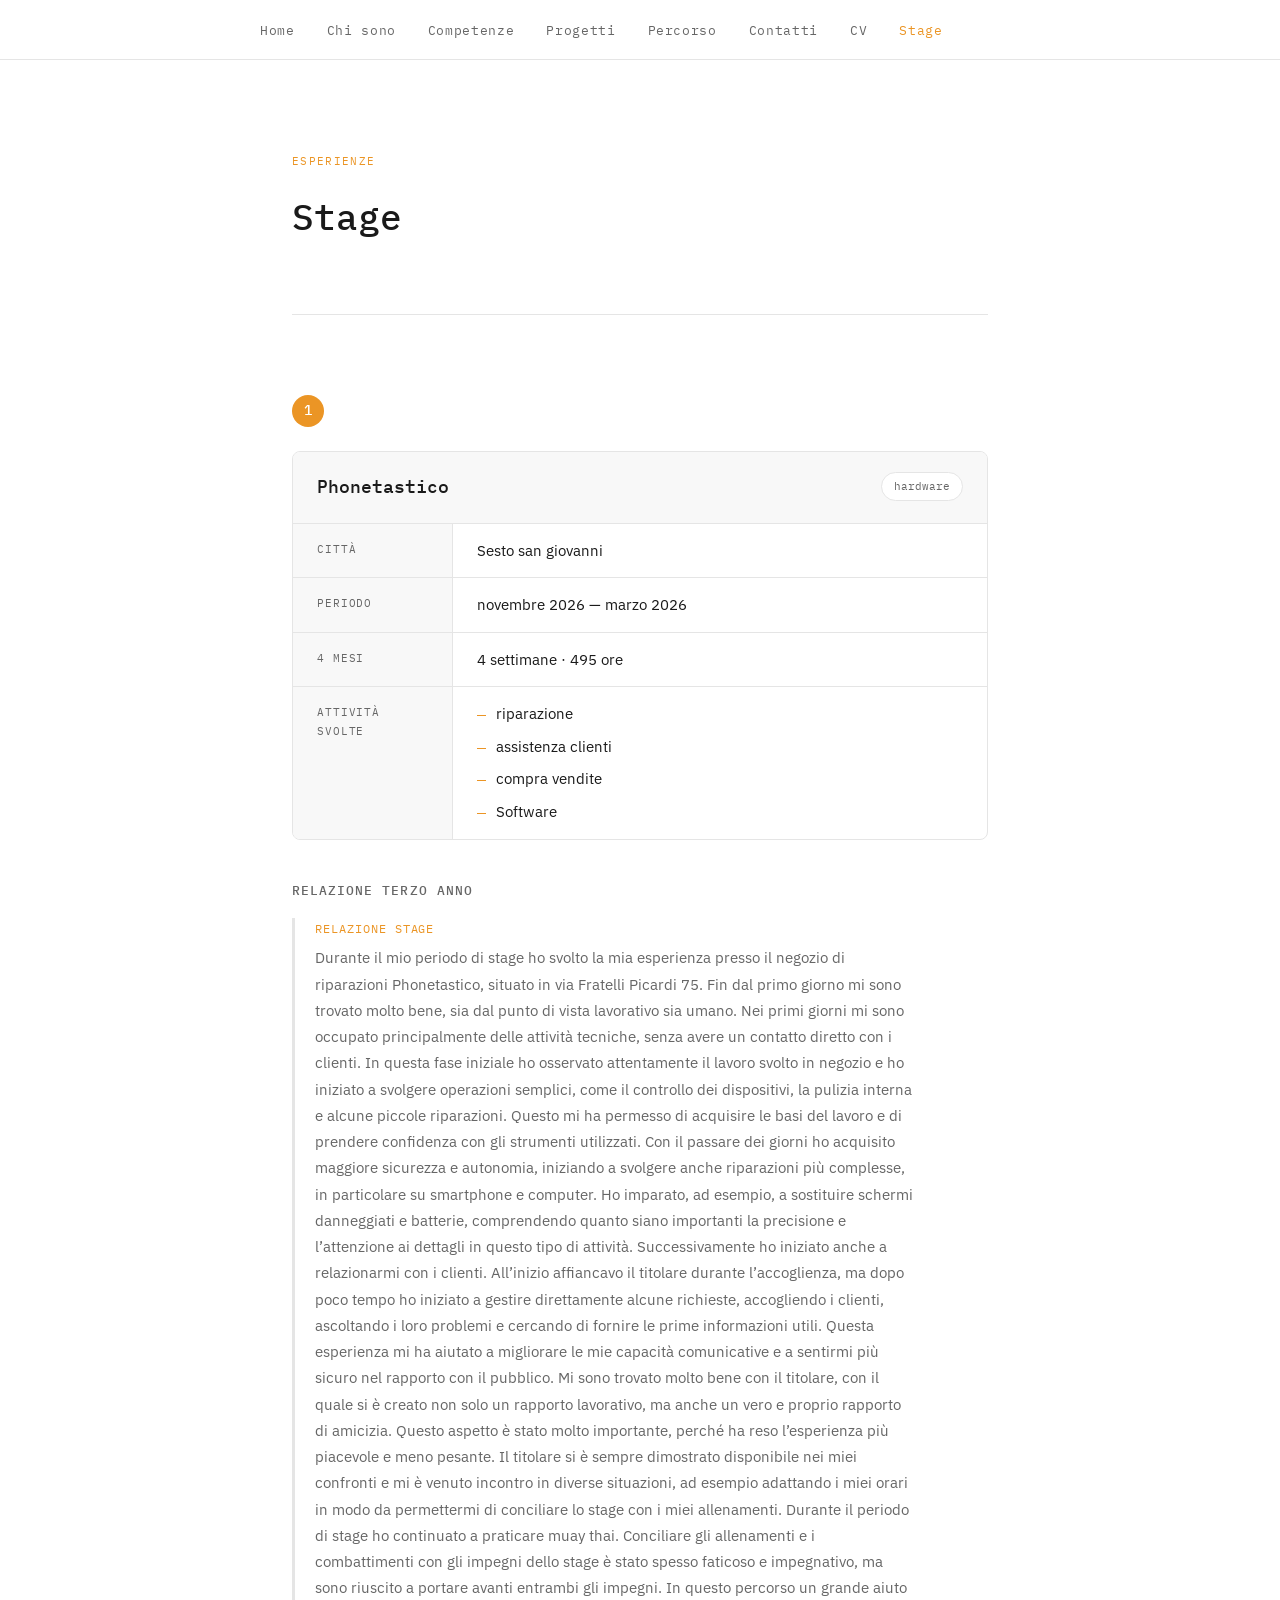
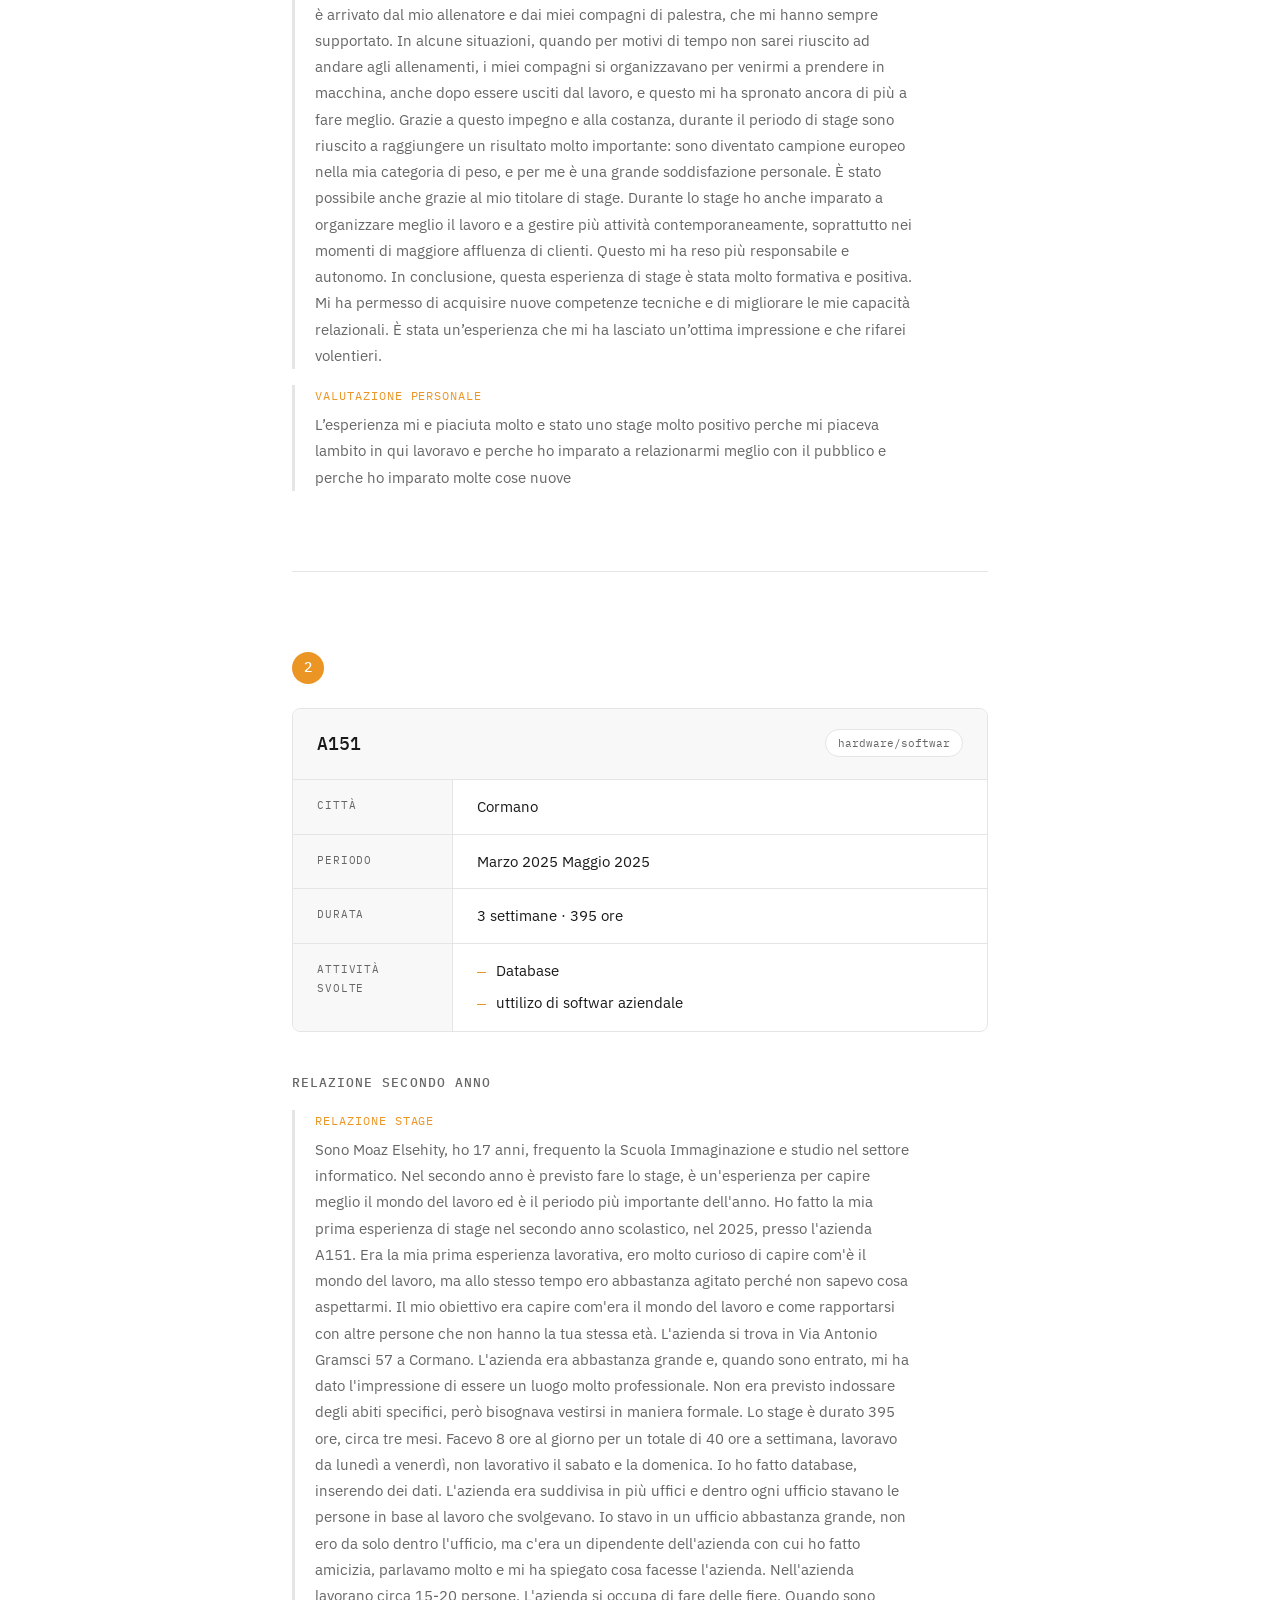
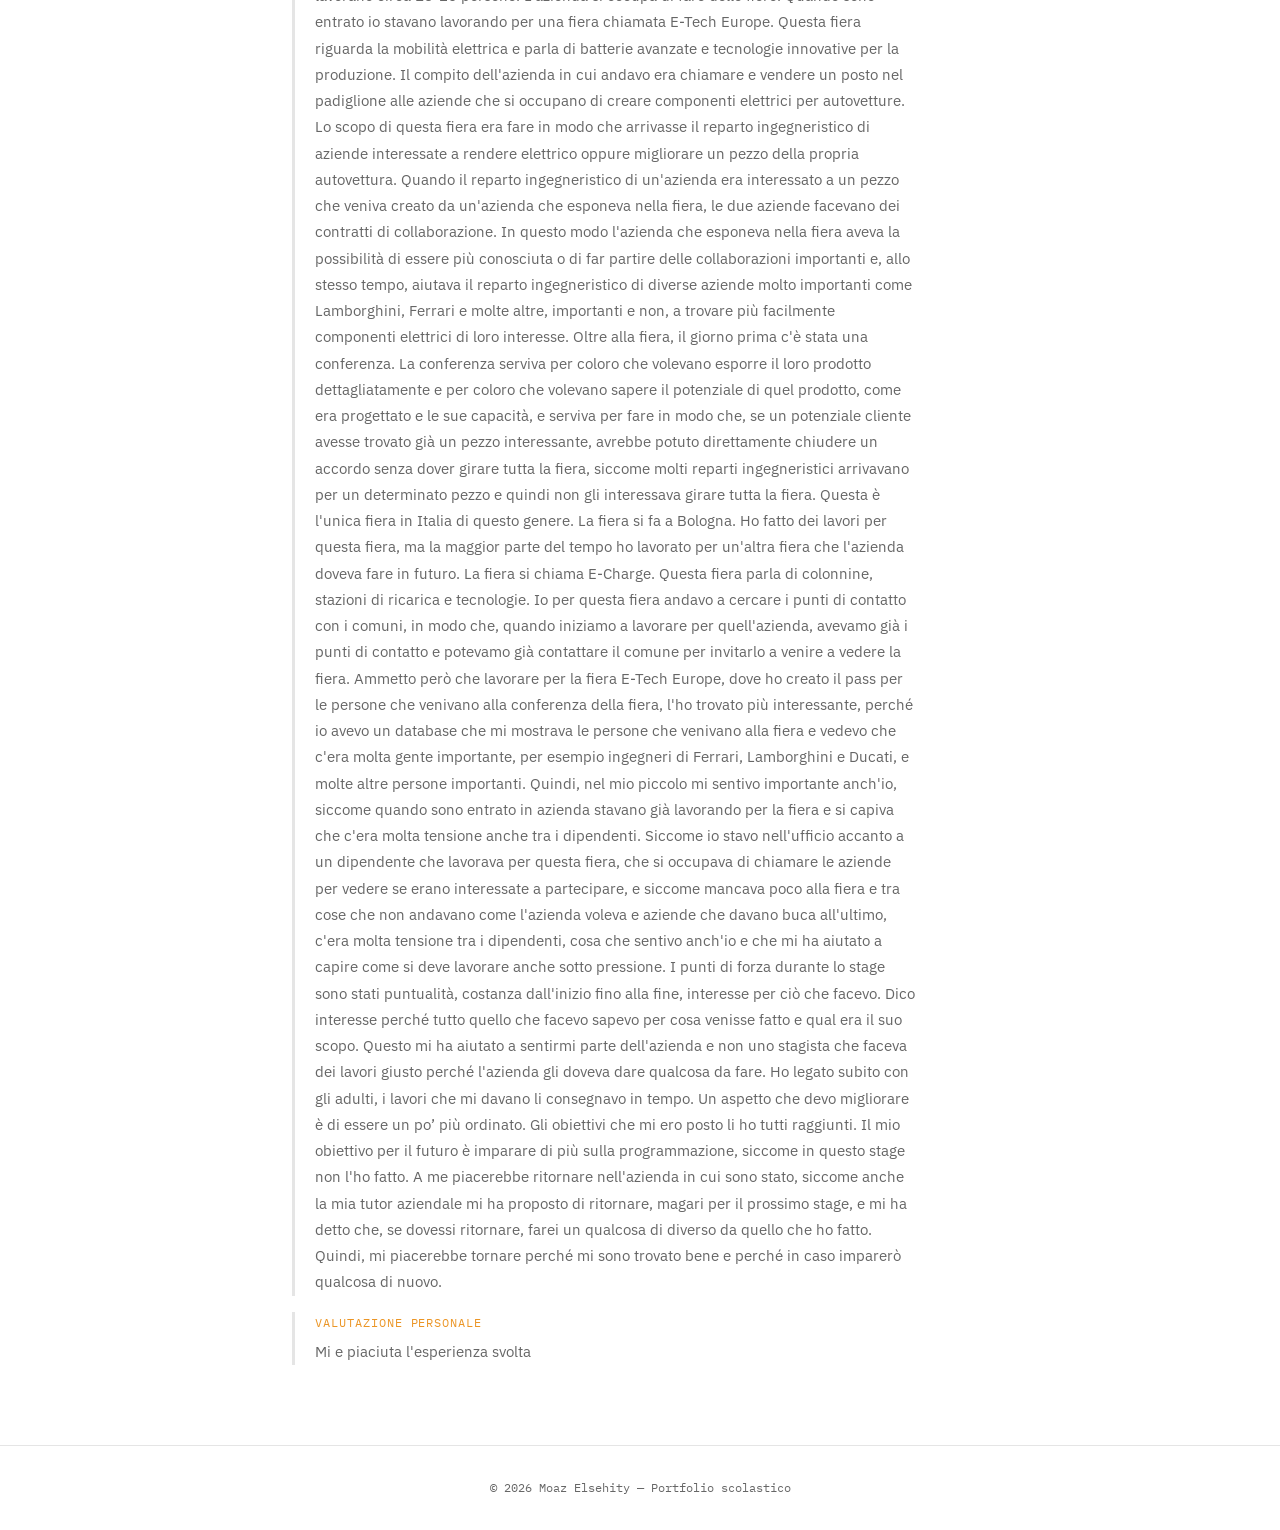
==== commit f38defb1: "mmidm" ====
--- a/stage.html
+++ b/stage.html
@@ -62,7 +62,7 @@
           <div class="scheda-riga">
             <span class="scheda-label">Città</span>
             <!-- ✏️ MODIFICA -->
-            <span class="scheda-valore">Sesto, </span>
+            <span class="scheda-valore">Sesto san giovanni</span>
           </div>
 
           <div class="scheda-riga">
@@ -157,7 +157,7 @@
 
           <div class="scheda-riga">
             <span class="scheda-label">Periodo</span>
-            <span class="scheda-valore">Gennaio 2026 — Febbraio 2026</span>
+            <span class="scheda-valore">Marzo 2025 Maggio 2025 </span>
           </div>
 
           <div class="scheda-riga">
